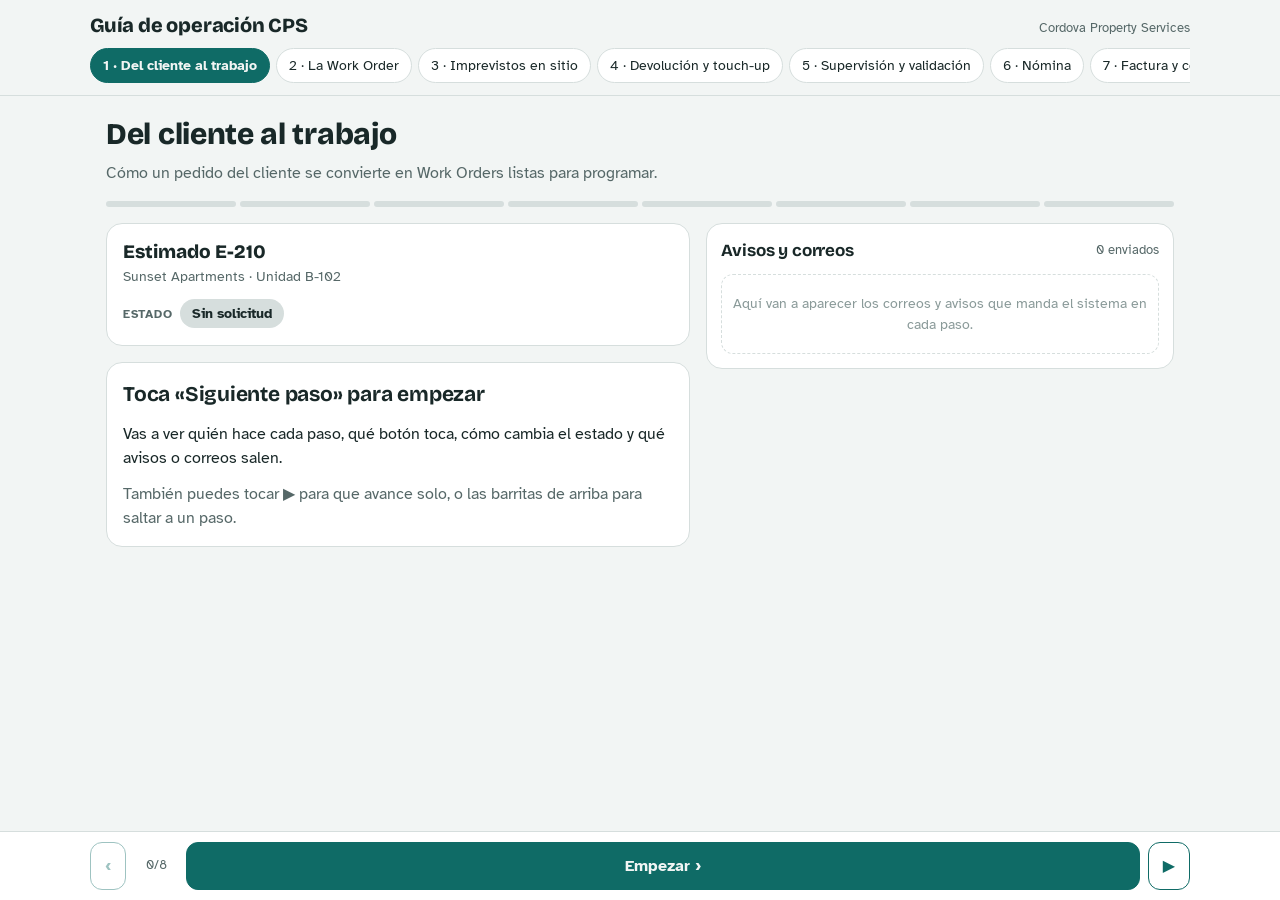
==== guia.html @ 009c83bc "docs: agregar manual interactivo de operaciones y notas para producción" ====
<!doctype html>
<html lang="es">
<head>
<meta charset="utf-8">
<meta name="viewport" content="width=device-width,initial-scale=1,viewport-fit=cover">
<title>Guía de operación CPS</title>
<link rel="stylesheet" href="https://fonts.googleapis.com/css2?family=Bricolage+Grotesque:opsz,wght@12..96,600;12..96,800&family=Atkinson+Hyperlegible:wght@400;700&display=swap">
<style>
/* Layout: phone-first. A sticky header with the flow picker, then a "work order card" that animates between states,
   the step explanation, and a simulated inbox that fills as the flow advances. Two columns on desktop. */
:root{
  --bg:#f2f5f4; --card:#ffffff; --ink:#192828; --soft:#566868; --faint:#8a9a99; --line:#d6dedd;
  --accent:#0f6b66; --accent-cl:#dcefed;
  --red:#a8322d; --red-cl:#f8e3e1; --blue:#2a5a9e; --blue-cl:#e1ebf8; --green:#2e7a43; --green-cl:#e0f1e5;
  --amber:#8a5a00; --amber-cl:#f8ecd2; --violet:#5b3a8a; --violet-cl:#ece4f6;
  --f-disp:"Bricolage Grotesque","Segoe UI",system-ui,sans-serif;
  --f-body:"Atkinson Hyperlegible","Segoe UI",system-ui,sans-serif;
  color-scheme:light;
}
@media (prefers-color-scheme:dark){:root{
  --bg:#111919; --card:#1a2424; --ink:#e6eeec; --soft:#a1b2b0; --faint:#71817f; --line:#2e3c3c;
  --accent:#4fbcb3; --accent-cl:#173634;
  --red:#ef8a83; --red-cl:#3a1f1d; --blue:#8db4ef; --blue-cl:#1c2a40; --green:#7fd398; --green-cl:#18311f;
  --amber:#e5b65b; --amber-cl:#352a12; --violet:#c3a5ef; --violet-cl:#2b2240; color-scheme:dark}}
*{box-sizing:border-box}
html,body{margin:0}
body{background:var(--bg);color:var(--ink);font-family:var(--f-body);font-size:16px;line-height:1.5;-webkit-text-size-adjust:100%}
.pad{padding-left:max(16px,env(safe-area-inset-left));padding-right:max(16px,env(safe-area-inset-right))}
h1,h2,h3{font-family:var(--f-disp);margin:0;text-wrap:balance;letter-spacing:-.01em}
button{font:inherit;color:inherit}
button:focus-visible,select:focus-visible{outline:3px solid var(--accent);outline-offset:2px}

header.top{position:sticky;top:0;z-index:20;background:var(--bg);border-bottom:1px solid var(--line);padding-top:max(10px,env(safe-area-inset-top));padding-bottom:10px}
.top-in{max-width:1100px;margin:0 auto;display:flex;flex-direction:column;gap:8px}
.brand{display:flex;justify-content:space-between;align-items:baseline;gap:10px}
.brand h1{font-size:20px;font-weight:800}
.brand span{font-size:12.5px;color:var(--soft)}
.flows{display:flex;gap:6px;overflow-x:auto;scrollbar-width:none;padding-bottom:2px}
.flows::-webkit-scrollbar{display:none}
.flow{flex:0 0 auto;border:1.5px solid var(--line);background:var(--card);border-radius:99px;padding:6px 12px;font-size:14px;cursor:pointer;white-space:nowrap}
.flow[aria-pressed="true"]{background:var(--accent);border-color:var(--accent);color:var(--bg);font-weight:700}

main{max-width:1100px;margin:0 auto;padding-top:16px;padding-bottom:max(110px,calc(env(safe-area-inset-bottom) + 100px));display:flex;flex-direction:column;gap:16px}
.intro{display:flex;flex-direction:column;gap:4px}
.intro h2{font-size:clamp(22px,4.5vw,30px);font-weight:800}
.intro p{margin:0;color:var(--soft);max-width:65ch}
.grid{display:grid;grid-template-columns:minmax(0,1.25fr) minmax(0,1fr);gap:16px;align-items:start}

/* stepper */
.steps{display:flex;gap:4px}
.dot{flex:1;height:6px;border-radius:9px;background:var(--line);border:0;padding:0;cursor:pointer;transition:background .25s}
.dot.done{background:var(--accent)}
.dot.cur{background:var(--accent);box-shadow:0 0 0 2px var(--accent-cl)}

/* object card */
.obj{background:var(--card);border:1px solid var(--line);border-radius:16px;padding:14px 16px;display:flex;flex-direction:column;gap:10px}
.obj-h{display:flex;justify-content:space-between;align-items:center;gap:10px}
.obj-id{font-family:var(--f-disp);font-weight:800;font-size:19px}
.obj-sub{font-size:13.5px;color:var(--soft)}
.trans{display:flex;align-items:center;gap:8px;flex-wrap:wrap;min-height:34px}
.st{display:inline-flex;align-items:center;font-weight:700;font-size:14px;border-radius:99px;padding:4px 12px;white-space:nowrap}
.st.old{opacity:.55;text-decoration:line-through}
.arrow{color:var(--faint);font-weight:700}
.st.new{animation:pop .5s ease}
@keyframes pop{0%{transform:scale(.7);opacity:0}70%{transform:scale(1.08);opacity:1}100%{transform:scale(1)}}
.t-g{background:var(--line);color:var(--ink)} .t-a{background:var(--amber-cl);color:var(--amber)} .t-m{background:var(--violet-cl);color:var(--violet)}
.t-v{background:var(--green-cl);color:var(--green)} .t-r{background:var(--red-cl);color:var(--red)} .t-b{background:var(--blue-cl);color:var(--blue)} .t-w{background:var(--amber-cl);color:var(--amber)}
.marks{display:flex;gap:6px;flex-wrap:wrap}
.mark{font-size:12px;border:1px solid var(--line);border-radius:99px;padding:2px 9px;color:var(--soft)}
.mark.on{border-color:var(--green);color:var(--green);font-weight:700}

/* step card */
.step{background:var(--card);border:1px solid var(--line);border-radius:16px;padding:16px;display:flex;flex-direction:column;gap:12px}
.step-top{display:flex;align-items:center;gap:10px}
.av{width:40px;height:40px;border-radius:50%;display:grid;place-items:center;font-weight:800;font-size:14px;flex:0 0 auto;color:#fff}
.who b{display:block;font-size:15px}
.who span{font-size:12.5px;color:var(--soft)}
.step h3{font-size:21px;font-weight:700}
.step p{margin:0}
.btnsim{align-self:flex-start;border:0;border-radius:10px;padding:9px 14px;font-weight:700;background:var(--accent);color:var(--bg);cursor:pointer;box-shadow:0 2px 0 var(--accent-cl)}
.btnsim:active{transform:translateY(1px)}
.btnsim.pressed{animation:press .5s}
@keyframes press{50%{transform:scale(.94)}}
.why{background:var(--accent-cl);border-radius:12px;padding:10px 12px;font-size:14.5px}
.why b{display:block;font-size:12px;text-transform:uppercase;letter-spacing:.06em;color:var(--accent)}
.rule{background:var(--amber-cl);border-radius:12px;padding:10px 12px;font-size:14.5px}
.rule b{color:var(--amber)}

/* inbox */
.inbox{background:var(--card);border:1px solid var(--line);border-radius:16px;padding:14px;display:flex;flex-direction:column;gap:10px}
.inbox-h{display:flex;justify-content:space-between;align-items:center}
.inbox-h h3{font-size:17px}
.cnt{font-size:12.5px;color:var(--soft)}
.msgs{display:flex;flex-direction:column;gap:8px;max-height:420px;overflow-y:auto}
.msg{border:1px solid var(--line);border-radius:12px;padding:10px 12px;display:flex;flex-direction:column;gap:3px;font-size:14px}
.msg.fresh{animation:slide .45s ease;border-color:var(--accent)}
@keyframes slide{from{transform:translateY(-10px);opacity:0}to{transform:none;opacity:1}}
.msg-h{display:flex;justify-content:space-between;gap:8px;align-items:center}
.kind{font-size:11.5px;font-weight:700;text-transform:uppercase;letter-spacing:.06em;padding:1px 8px;border-radius:99px}
.k-mail{background:var(--blue-cl);color:var(--blue)} .k-noti{background:var(--violet-cl);color:var(--violet)} .k-alert{background:var(--red-cl);color:var(--red)}
.to{font-size:12.5px;color:var(--soft)}
.msg b.sub{font-size:14.5px}
.msg .body{color:var(--soft)}
.empty{color:var(--faint);font-size:14px;text-align:center;padding:18px 6px;border:1px dashed var(--line);border-radius:12px}

/* bottom bar */
.bar{position:fixed;left:0;right:0;bottom:0;z-index:20;background:var(--card);border-top:1px solid var(--line);padding-top:10px;padding-bottom:max(10px,env(safe-area-inset-bottom))}
.bar-in{max-width:1100px;margin:0 auto;display:flex;gap:8px;align-items:center}
.nb{border:1.5px solid var(--accent);background:var(--card);color:var(--accent);border-radius:12px;padding:11px 14px;font-weight:700;cursor:pointer}
.nb.p{background:var(--accent);color:var(--bg);flex:1}
.nb:disabled{opacity:.4;cursor:default}
.pos{font-size:13px;color:var(--soft);font-variant-numeric:tabular-nums;min-width:44px;text-align:center}

/* states map */
.map{background:var(--card);border:1px solid var(--line);border-radius:16px;padding:16px;display:flex;flex-direction:column;gap:12px}
.map h3{font-size:19px}
.lane{display:flex;flex-wrap:wrap;gap:6px;align-items:center}
.lane .arrow{font-size:14px}
.stb{cursor:pointer;border:2px solid transparent}
.stb[aria-pressed="true"]{border-color:currentColor}
.stinfo{border-left:3px solid var(--accent);padding:4px 0 4px 12px;font-size:15px;min-height:48px}
.lab{font-size:12px;text-transform:uppercase;letter-spacing:.06em;color:var(--soft);font-weight:700}
.people{display:grid;grid-template-columns:repeat(auto-fill,minmax(230px,1fr));gap:10px}
.person{background:var(--card);border:1px solid var(--line);border-radius:14px;padding:12px;display:flex;gap:10px}
.person b{display:block}
.person span{font-size:14px;color:var(--soft)}

@media (max-width:820px){ .grid{grid-template-columns:minmax(0,1fr)} .msgs{max-height:none} }
@media (prefers-reduced-motion:reduce){ *{animation:none!important;transition:none!important} }
</style>
</head>
<body>
<header class="top pad">
  <div class="top-in">
    <div class="brand"><h1>Guía de operación CPS</h1><span>Cordova Property Services</span></div>
    <nav class="flows" id="flows" aria-label="Recorridos"></nav>
  </div>
</header>

<main class="pad" id="main"></main>

<div class="bar pad" id="bar">
  <div class="bar-in">
    <button class="nb" id="prev" aria-label="Paso anterior">‹</button>
    <span class="pos" id="pos"></span>
    <button class="nb p" id="next">Siguiente paso ›</button>
    <button class="nb" id="play" aria-label="Reproducir solo">▶</button>
  </div>
</div>

<script>
/* ═══ People ═══ */
const PEOPLE={
  Lydia:{c:"#7a4fb0",r:"Comercial",d:"Visita clientes, crea solicitudes y estimados, y lleva Devoluciones como área de calidad."},
  Claudia:{c:"#b0563a",r:"Administración y estimados",d:"Arma los estimados, aprueba excepciones, arma la ruta de Gustavo y valida trabajos."},
  Thalia:{c:"#2a6fb0",r:"Programación",d:"Coordina fechas con el cliente, asigna técnicos y avisa al cliente cuando una unidad queda pendiente."},
  Gustavo:{c:"#2e7a43",r:"Supervisor en campo",d:"Inspecciona para estimados, supervisa trabajos y abre devoluciones desde su celular."},
  Erika:{c:"#0f6b66",r:"Administración",d:"Valida trabajos, paga nómina, factura y cobra."},
  Técnico:{c:"#8a5a00",r:"Celular del técnico",d:"Marca llegada, toma fotos, registra materiales y cierra el trabajo."},
  Cliente:{c:"#566868",r:"Propiedad o dueño",d:"Pide trabajos, aprueba estimados, confirma fechas y paga facturas."},
  Sistema:{c:"#3d4a4a",r:"Automático",d:"Calcula, alerta y manda avisos sin que nadie lo haga a mano."}
};
const ini=n=>n==="Técnico"?"TC":n==="Sistema"?"⚙":n.slice(0,2).toUpperCase();

/* ═══ Flows ═══
   Each step: who, btn (the button they press), title, txt, why, rule (optional),
   to: new state of the object, tone, marks: {key:true}, msgs: [{k:mail|noti|alert, to, sub, body}] */
const FLOWS=[
{id:"comercial",n:"1 · Del cliente al trabajo",obj:"Estimado E-210",sub:"Sunset Apartments · Unidad B-102",start:["Sin solicitud","g"],
 intro:"Cómo un pedido del cliente se convierte en Work Orders listas para programar.",
 steps:[
  {who:"Lydia",btn:"Registrar visita",t:"Visita comercial",to:["Requiere estimado","a"],
   txt:"Lydia visita la propiedad o habla con el cliente. Si hay que cotizar, marca «Requiere estimado» y nace una Solicitud Comercial.",
   why:"Si es un servicio con precio fijo, puede ir directo a programación sin estimado.",
   msgs:[{k:"noti",to:"Claudia",sub:"Nueva solicitud comercial",body:"Sunset Apartments pide pintura completa en B-102. Tienes 24 horas para contestar."}]},
  {who:"Claudia",btn:"Pedir inspección",t:"Se pide inspección en sitio",to:["Esperando inspección","w"],
   txt:"Para cotizar bien hay que medir. Claudia le asigna la inspección a Gustavo y le entra en su ruta.",
   rule:"<b>Plazo:</b> la solicitud tiene 24 horas. Si se pasa, salta alerta.",
   msgs:[{k:"noti",to:"Gustavo",sub:"Inspección en tu ruta",body:"Sunset Apartments B-102: medir ambientes y fotografiar estado actual."}]},
  {who:"Gustavo",btn:"Enviar inspección",t:"Gustavo inspecciona",to:["Lista para estimado","v"],
   txt:"Desde su celular toma fotos, medidas y notas de lo que hay que hacer. Al enviarlo, la solicitud queda lista para cotizar.",
   why:"Si ve otro trabajo que conviene hacer, lo anota y el sistema crea otra solicitud sola.",
   msgs:[{k:"noti",to:"Claudia",sub:"Inspección lista",body:"Gustavo envió 14 fotos y medidas de B-102. Ya puedes armar el estimado."}]},
  {who:"Claudia",btn:"Crear estimado",t:"Se arma el estimado",to:["Borrador","g"],
   txt:"Claudia arma las líneas del estimado con los precios del tarifario de esa propiedad.",
   msgs:[]},
  {who:"Claudia",btn:"Enviar al cliente",t:"Se envía al cliente",to:["Enviado","a"],
   txt:"Sale por correo con el Invoice del estimado adjunto.",
   msgs:[{k:"mail",to:"Cliente · manager@sunset.com",sub:"Estimate E-210 — Sunset Apartments B-102",body:"Adjuntamos el estimado por Full paint 2 bedroom. Quedamos atentos a su aprobación."}]},
  {who:"Claudia",btn:"Registrar aprobación",t:"El cliente aprueba",to:["Aprobado","v"],
   txt:"El cliente responde por correo, mensaje o llamada. Cordova registra la aprobación y por qué medio llegó.",
   why:"Queda constancia de quién aprobó y cuándo. Si el cliente rechaza, se modifica la propuesta y se reenvía.",
   rule:"Si la propiedad era Prospect, pasa a <b>Active</b>. Si no tiene el COI vigente, el sistema lo pide.",
   msgs:[{k:"noti",to:"Claudia",sub:"Falta el COI",body:"Sunset Apartments no tiene seguro vigente registrado. Pídelo antes de transferir."}]},
  {who:"Claudia",btn:"Transferir a programación",t:"Pasa a programación",to:["Transferido","m"],
   txt:"Solo se puede transferir con el expediente completo, COI incluido. Le llega a Thalia para agendar.",
   msgs:[{k:"noti",to:"Thalia",sub:"Estimado aprobado para programar",body:"E-210 · Sunset Apartments B-102 · 1 línea de trabajo."}]},
  {who:"Thalia",btn:"Programar",t:"Nacen las Work Orders",to:["WO-1050 creada","v"],
   txt:"Se crea una Work Order por cada línea del estimado, con el precio ya fijado. Desde aquí sigue el recorrido 2.",
   why:"El precio viene del estimado aprobado: nadie lo vuelve a escribir a mano.",
   msgs:[]}
 ]},

{id:"wo",n:"2 · La Work Order",obj:"WO-1050",sub:"Sunset Apartments B-102 · Full paint",start:["Scheduled","g"],
 intro:"Desde que se agenda hasta que el técnico termina con fotos.",
 steps:[
  {who:"Thalia",btn:"Coordinar fecha",t:"Se acuerda la fecha con el cliente",to:["Confirmed","a"],
   txt:"Thalia acuerda la fecha y registra por qué medio y con quién. Confirmed significa que el cliente confirmó la fecha.",
   why:"Si después la fecha cambia, el sistema pide «¿qué pasó?» y hay que volver a confirmar.",
   msgs:[]},
  {who:"Thalia",btn:"Asignar técnico",t:"Se asigna técnico",to:["Confirmed","a"],marks:{tec:true},
   txt:"Thalia elige técnico. El sistema muestra quién está libre y cerca.",
   rule:"<b>Tope:</b> 2 WO por técnico por día. Si el técnico tiene permiso ese día, no se puede asignar.",
   msgs:[{k:"noti",to:"Técnico · Marcos Ayala",sub:"Nuevo trabajo asignado",body:"Martes 9:00 · Sunset Apartments B-102 · Full paint."}]},
  {who:"Sistema",btn:"Cierre 4:00 p. m.",t:"Se cierra el agendamiento del día siguiente",to:["Confirmed","a"],
   txt:"A las 4:00 p. m. del día anterior el sistema manda un correo por propiedad con todo lo que se hará mañana.",
   msgs:[{k:"mail",to:"Cliente · manager@sunset.com",sub:"Schedule for tomorrow — Sunset Apartments",body:"B-102 · Full paint · 9:00 a. m. · Marcos Ayala."},
         {k:"noti",to:"Técnico · Marcos Ayala",sub:"Recordatorio",body:"Mañana 9:00 en Sunset Apartments B-102."}]},
  {who:"Técnico",btn:"Ya llegué",t:"El técnico llega",to:["In progress","m"],marks:{lleg:true},
   txt:"Marca llegada desde su celular. Hasta que no marca, no puede tomar fotos ni cerrar.",
   rule:"Hay 10 minutos de tolerancia. Después queda como llegada tarde. Si a la hora no marcó, salta alerta a Thalia.",
   msgs:[]},
  {who:"Técnico",btn:"Corroborar unidad",t:"Revisa que la unidad coincida",to:["In progress","m"],
   txt:"Confirma recámaras, baños, pisos y ocupación. Si algo no coincide, avisa y puede seguir trabajando.",
   why:"El precio depende del tipo de unidad. Si está mal cargada, se cobraría mal.",
   msgs:[{k:"alert",to:"Thalia",sub:"La unidad no coincide",body:"B-102 figura como 2 bedroom; el técnico reporta 3 bedroom."}]},
  {who:"Técnico",btn:"Foto de cómo quedó",t:"Trabaja y documenta",to:["In progress","m"],marks:{fotos:true},
   txt:"Toma fotos del antes y del después, registra los materiales que usó y, si compró algo, sube el ticket.",
   msgs:[]},
  {who:"Técnico",btn:"Terminé",t:"Termina el trabajo",to:["Completed","v"],
   txt:"Cierra la WO. Sin fotos del después no lo deja cerrar.",
   why:"Sin evidencia no se puede probar el trabajo ante el cliente.",
   msgs:[]},
  {who:"Sistema",btn:"Auto-validación",t:"Se valida sola si está completa",to:["Completed","v"],marks:{val:true},
   txt:"Si tiene fotos, tarifa y nada pendiente, la WO se valida sola. A Erika solo le llega lo que falla.",
   msgs:[{k:"noti",to:"Erika",sub:"WO-1050 validada automáticamente",body:"Tiene evidencia, tarifa y ningún pendiente. Lista para pago y factura."}]}
 ]},

{id:"imprevistos",n:"3 · Imprevistos en sitio",obj:"WO-1050",sub:"Sunset Apartments B-102 · Full paint",start:["In progress","m"],
 intro:"Lo que pasa cuando el técnico encuentra algo distinto, necesita ayuda o el trabajo se frena.",
 steps:[
  {who:"Técnico",btn:"Necesito aprobación",t:"Encuentra trabajo extra",to:["Esperando aprobación","w"],
   txt:"Hay sheetrock dañado que no estaba en el estimado. Lo reporta con foto y precio del catálogo.",
   msgs:[{k:"noti",to:"Thalia",sub:"Adicional por aprobar",body:"WO-1050: reparar sheetrock en cocina · con foto."}]},
  {who:"Thalia",btn:"Pedir aprobación",t:"Se pide aprobación al cliente",to:["Esperando aprobación","w"],
   txt:"Thalia, o quien ella asigne, consulta al cliente y registra por qué medio aprobó.",
   msgs:[{k:"mail",to:"Cliente · manager@sunset.com",sub:"Additional work — B-102",body:"Encontramos sheetrock dañado en la cocina. Precio: $120. ¿Aprueban?"}]},
  {who:"Thalia",btn:"Aprobar línea",t:"El cliente aprueba",to:["In progress","m"],
   txt:"Se aprueba por línea. El técnico ve que ya puede hacerlo. Si se rechaza, le llega que no lo haga.",
   rule:"Si se aprueba sin precio, le llega a Erika un Request «Definir precio» antes de facturar.",
   msgs:[{k:"noti",to:"Técnico · Marcos Ayala",sub:"Adicional aprobado",body:"Ya puedes reparar el sheetrock de la cocina."}]},
  {who:"Técnico",btn:"Necesito ayuda",t:"Pide ayuda en sitio",to:["In progress","m"],
   txt:"Si necesita una mano, avisa desde el celular. No frena el pago ni la factura.",
   msgs:[{k:"alert",to:"Thalia y Gustavo",sub:"Ayuda en sitio",body:"Marcos pide apoyo en Sunset Apartments B-102."}]},
  {who:"Thalia",btn:"Detener trabajo",t:"El trabajo se frena",to:["Detenido","w"],
   txt:"Algo externo impide seguir: falta acceso, hay inquilino o falta un material del cliente.",
   msgs:[]},
  {who:"Thalia",btn:"Avisar al cliente",t:"Se avisa al cliente con fecha límite",to:["Pending","g"],
   txt:"Se manda el aviso con lo que se necesita y una fecha de «Responder antes del».",
   msgs:[{k:"mail",to:"Cliente · manager@sunset.com",sub:"Action needed — B-102",body:"Necesitamos acceso a la unidad. Por favor respondan antes del viernes."}]},
  {who:"Sistema",btn:"Llegó la fecha",t:"Recordatorio si no responden",to:["Pending","g"],
   txt:"El día de la fecha límite sale una alerta ámbar. Si ya pasó, sale roja. También aparece en el Tablero.",
   msgs:[{k:"alert",to:"Thalia · Claudia · Erika",sub:"Respuesta del cliente vencida",body:"WO-1050 · Sunset Apartments B-102 · responder antes del viernes."}]},
  {who:"Thalia",btn:"Ya se puede trabajar",t:"Se reanuda",to:["In progress","m"],
   txt:"Cuando el cliente responde, se cierra el aviso y el trabajo sigue.",
   msgs:[{k:"noti",to:"Técnico · Marcos Ayala",sub:"Puedes continuar",body:"WO-1050 ya tiene acceso. Retoma el trabajo."}]}
 ]},

{id:"devolucion",n:"4 · Devolución y touch-up",obj:"WO-1041",sub:"Sunset Apartments U2 · Full paint · Marcos Ayala",start:["Completed","v"],
 intro:"Return y devolución son lo mismo: un trabajo que quedó mal. El touch-up es el arreglo.",
 steps:[
  {who:"Gustavo",btn:"Crear devolución",t:"Se detecta el problema",to:["Returned","r"],marks:{dev:true},
   txt:"Gustavo supervisa y ve pintura en el marco de la puerta. Crea la devolución con fotos del antes, causa, responsable y fecha límite.",
   why:"También se puede abrir desde la oficina con «Registrar devolución», desde supervisión con «Devolver», o desde el aviso de WO duplicada. Siempre es el mismo registro.",
   rule:"<b>La causa decide la plata.</b> Trabajo mal hecho: no se paga ni se cobra. Cambio del cliente: se paga y se cobra. Daño de un tercero: se paga y se cobra a quien corresponda. Material defectuoso: se paga y no se cobra.",
   msgs:[{k:"noti",to:"Claudia",sub:"Gustavo abrió una devolución",body:"Sunset U2 · marco de puerta · Alta · Marcos Ayala."},
         {k:"noti",to:"Thalia",sub:"Devolución por reagendar",body:"Marcos debe corregir antes del jueves."}]},
  {who:"Lydia",btn:"Crear touch-up",t:"Se crea el touch-up",to:["Returned","r"],marks:{tu:true},
   txt:"Desde el módulo Devoluciones se crea una WO nueva solo para corregir. Se elige quién va y cuándo; si es urgente, hoy mismo.",
   rule:"<b>Si va el mismo técnico:</b> no se le paga, rehace su trabajo. <b>Si va otro:</b> a ese se le paga y al primero se le descuenta, nunca más de lo que ganó. <b>Al cliente</b> el touch-up nunca se le factura.",
   msgs:[{k:"noti",to:"Técnico · Marcos Ayala",sub:"Tienes un touch-up asignado",body:"Sunset U2 — marco de puerta: quedó pintura y el zócalo sin retocar."}]},
  {who:"Técnico",btn:"Terminé",t:"El técnico corrige",to:["Returned","r"],marks:{corr:true},
   txt:"Hace la corrección y cierra el touch-up con fotos del después. La devolución pasa a «Corregida».",
   msgs:[{k:"noti",to:"Lydia",sub:"Corrección lista para cerrar",body:"Sunset U2 · touch-up terminado por Marcos con 3 fotos."}]},
  {who:"Gustavo",btn:"Cerrar devolución",t:"Se cierra",to:["Corrected","a"],marks:{cerr:true},
   txt:"La cierra Gustavo desde su celular o la oficina desde Devoluciones. Queda el historial con fotos de antes y después.",
   why:"Mientras está abierta, la WO no se factura. Al cerrarla se libera.",
   msgs:[{k:"noti",to:"Erika",sub:"Devolución cerrada — ya se puede facturar",body:"Sunset U2. Corrección no pagada al técnico."}]}
 ]},

{id:"validar",n:"5 · Supervisión y validación",obj:"WO-1050",sub:"Sunset Apartments B-102 · Full paint",start:["Completed","v"],
 intro:"Quién revisa el trabajo terminado antes de pagar y facturar.",
 steps:[
  {who:"Gustavo",btn:"Aprobar supervisión",t:"Gustavo supervisa",to:["Completed","v"],marks:{sup:true},
   txt:"Revisa la unidad y las fotos. Si no pudo ir, registra «No se pudo supervisar» y el motivo.",
   why:"La supervisión no frena el pago: es control de calidad. Si algo está mal, abre una devolución (recorrido 4).",
   msgs:[]},
  {who:"Erika",btn:"Revisar",t:"Erika revisa lo que no se validó solo",to:["Completed","v"],
   txt:"Solo le llegan las WO con algo raro: sin fotos, sin tarifa o con un pendiente. Aprueba el pago y la factura por separado.",
   rule:"Solo Erika y Claudia pueden validar.",
   msgs:[]},
  {who:"Erika",btn:"Aprobar pago",t:"Pago aprobado",to:["Completed","v"],marks:{pago:true},
   txt:"El trabajo entra a la nómina de esa semana.",msgs:[]},
  {who:"Erika",btn:"Aprobar factura",t:"Factura aprobada",to:["Completed","v"],marks:{fac:true},
   txt:"El trabajo queda disponible para facturar al cliente.",
   msgs:[{k:"mail",to:"Cliente · manager@sunset.com",sub:"Work completed — B-102",body:"El trabajo terminó. Si algo no está bien, avísenos y lo corregimos."}]}
 ]},

{id:"nomina",n:"6 · Nómina",obj:"Nómina semana 33",sub:"Marcos Ayala",start:["Abierta","g"],
 intro:"Cómo se calcula y paga a los técnicos cada semana.",
 steps:[
  {who:"Sistema",btn:"Calcular",t:"Se juntan los trabajos pagables",to:["Por pagar","a"],
   txt:"Entra cada WO con pago aprobado y sin pendientes. Lo que quedó sin pagar de semanas anteriores se arrastra.",
   rule:"<b>Una WO no se paga si:</b> tiene un Request pendiente, una Sub-WO sin terminar o el cliente pidió revisión. La ayuda en sitio y las devoluciones no frenan el pago.",
   msgs:[]},
  {who:"Sistema",btn:"Sumar y restar",t:"Se aplican adicionales y descuentos",to:["Por pagar","a"],
   txt:"Se suman los adicionales aprobados. Los descuentos por devolución aparecen como «Por decidir».",
   msgs:[{k:"alert",to:"Erika",sub:"Descuento por decidir",body:"Devolución Sunset U2: descontar $90 a Marcos Ayala."}]},
  {who:"Erika",btn:"Aplicar descuento",t:"Erika decide el descuento",to:["Por pagar","a"],
   txt:"Lo marca «Aplicado» o «No aplicado», con motivo.",
   why:"El descuento nunca se aplica solo: siempre lo decide una persona.",
   msgs:[]},
  {who:"Erika",btn:"Registrar pago",t:"Se paga al técnico",to:["Pagada","v"],
   txt:"Se registra el pago con cheque o comprobante. También se puede pagar una parte.",
   msgs:[{k:"noti",to:"Técnico · Marcos Ayala",sub:"Pago registrado",body:"Semana 33: $1,240. Ve el detalle en «Mi pago»."}]}
 ]},

{id:"cobro",n:"7 · Factura y cobranza",obj:"Factura F-088",sub:"Sunset Apartments · 30 días de crédito",start:["Sin factura","g"],
 intro:"De la WO validada al dinero en la cuenta.",
 steps:[
  {who:"Erika",btn:"Armar factura",t:"Se arma la factura",to:["Borrador","g"],
   txt:"Juntas las WO validadas y sin facturar de la propiedad. Se pueden agregar créditos o ajustes.",
   rule:"El monto de una factura ya enviada solo lo cambia Claudia. Los demás se lo piden como Request.",
   msgs:[]},
  {who:"Erika",btn:"Enviar",t:"Se envía al cliente",to:["Enviada","b"],
   txt:"Desde el envío corren los días de crédito de la propiedad para calcular el vencimiento.",
   msgs:[{k:"mail",to:"Cliente · ap@sunset.com",sub:"Invoice F-088 — Sunset Apartments",body:"Adjuntamos la factura por $1,580. Vence en 30 días."}]},
  {who:"Sistema",btn:"Pasó la fecha",t:"Se vence",to:["Vencida","r"],
   txt:"Si llega la fecha sin pago, la factura pasa sola a Vencida y aparece en Cobranza.",
   msgs:[{k:"alert",to:"Erika",sub:"Factura vencida",body:"F-088 · Sunset Apartments · $1,580."}]},
  {who:"Erika",btn:"Enviar recordatorio",t:"Primer recordatorio",to:["Vencida","r"],
   txt:"La escalera de cobranza es esta: recordatorio, correo de vencida y llamada.",
   msgs:[{k:"mail",to:"Cliente · ap@sunset.com",sub:"Payment reminder — F-088",body:"Le recordamos que la factura F-088 está pendiente de pago."}]},
  {who:"Erika",btn:"Registrar llamada",t:"Llamada de cobranza",to:["Vencida","r"],
   txt:"Registra el resultado (pago en proceso, promesa de pago, sin respuesta…) y la fecha del próximo seguimiento.",
   why:"Esa fecha es un recordatorio para volver a llamar. No cambia el vencimiento de la factura.",
   msgs:[]},
  {who:"Erika",btn:"Registrar pago",t:"El cliente paga",to:["Pagada","v"],
   txt:"Se registra el pago, que puede ser parcial. Cuando se completa, las WO quedan marcadas como cobradas.",
   msgs:[{k:"noti",to:"Claudia",sub:"Factura cobrada",body:"F-088 · Sunset Apartments · $1,580."}]}
 ]}
];

/* WO lifecycle for the map (operación correcta) */
const ESTADOS=[
  ["Scheduled","g","Agendada. Todavía falta confirmar la fecha con el cliente.","Nace así al crear la WO."],
  ["Confirmed","a","El cliente confirmó la fecha.","Thalia, al registrar la fecha acordada."],
  ["Rescheduled","w","Se movió la fecha.","Thalia, al cambiar una fecha ya confirmada."],
  ["In progress","m","El técnico está trabajando.","El técnico, con «Ya llegué»."],
  ["Esperando aprobación","w","Hay un adicional esperando al cliente.","El técnico, con «Necesito aprobación»."],
  ["Detenido","w","Empezó pero algo externo lo frena.","Thalia, con «Detener trabajo»."],
  ["Pending","g","Esperando respuesta del cliente, con fecha límite.","Thalia, al avisar al cliente."],
  ["Completed","v","Terminada con fotos.","El técnico, con «Terminé»."],
  ["Returned","r","Se devolvió: hay que corregir.","Gustavo o la oficina, al abrir una devolución."],
  ["Corrected","a","La devolución se corrigió y cerró.","Gustavo o la oficina, al cerrar la devolución."],
  ["Canceled","r","Cancelada antes de empezar.","La oficina. Solo se puede si está Scheduled o Confirmed."]
];

const MARKS={wo:[["tec","Técnico asignado"],["lleg","Llegada marcada"],["fotos","Fotos"],["val","Validada"],["sup","Supervisada"],["pago","Pago aprobado"],["fac","Factura aprobada"]],
             devolucion:[["dev","Devolución abierta"],["tu","Touch-up creado"],["corr","Corregida"],["cerr","Cerrada"]]};
MARKS.validar=MARKS.wo; MARKS.imprevistos=[];

let fi=0, si=-1, timer=null;
const $=id=>document.getElementById(id);
const esc=s=>String(s).replace(/[&<>"]/g,c=>({"&":"&amp;","<":"&lt;",">":"&gt;",'"':"&quot;"}[c]));

function drawFlows(){
  $("flows").innerHTML=FLOWS.map((f,i)=>`<button class="flow" aria-pressed="${i===fi}" data-i="${i}">${f.n}</button>`).join("")
    +`<button class="flow" aria-pressed="${fi===-1}" data-i="-1">Estados y personas</button>`;
}
$("flows").addEventListener("click",e=>{const b=e.target.closest(".flow"); if(!b) return; stop(); fi=+b.dataset.i; si=-1; drawFlows(); render(true);
  b.scrollIntoView({inline:"center",block:"nearest",behavior:"smooth"}); window.scrollTo({top:0});});

function stateAt(f,i){ let s=f.start; for(let k=0;k<=i;k++) if(f.steps[k].to) s=f.steps[k].to; return s; }
function marksAt(f,i){ const m={}; for(let k=0;k<=i;k++) Object.assign(m,f.steps[k].marks||{}); return m; }
function msgsAt(f,i){ const out=[]; for(let k=0;k<=i;k++) (f.steps[k].msgs||[]).forEach(m=>out.push({...m,step:k})); return out.reverse(); }

function render(fresh){
  if(fi===-1){ renderMap(); $("bar").hidden=true; return; }
  $("bar").hidden=false;
  const f=FLOWS[fi], s=si>=0?f.steps[si]:null;
  const cur=stateAt(f,si), prev=si>0?stateAt(f,si-1):f.start, changed=si>=0&&cur[0]!==prev[0];
  const mk=marksAt(f,si), ml=MARKS[f.id]||[];
  const msgs=msgsAt(f,si);
  const p=s?PEOPLE[s.who]:null;
  $("main").innerHTML=`
    <div class="intro"><h2>${esc(f.n.replace(/^\d+ · /,""))}</h2><p>${esc(f.intro)}</p></div>
    <div class="steps" aria-label="Pasos">${f.steps.map((x,i)=>`<button class="dot ${i<si?"done":""} ${i===si?"cur":""}" data-i="${i}" aria-label="Paso ${i+1}: ${esc(x.t)}"></button>`).join("")}</div>
    <div class="grid">
      <div style="display:flex;flex-direction:column;gap:16px;min-width:0">
        <div class="obj" aria-live="polite">
          <div class="obj-h"><div><div class="obj-id">${esc(f.obj)}</div><div class="obj-sub">${esc(f.sub)}</div></div></div>
          <div class="trans">${changed?`<span class="st t-${prev[1]} old">${esc(prev[0])}</span><span class="arrow">→</span><span class="st t-${cur[1]} new">${esc(cur[0])}</span>`
                                     :`<span class="lab">Estado</span><span class="st t-${cur[1]}">${esc(cur[0])}</span>`}</div>
          ${ml.length?`<div class="marks">${ml.map(([k,n])=>`<span class="mark ${mk[k]?"on":""}">${mk[k]?"✓ ":""}${n}</span>`).join("")}</div>`:""}
        </div>
        ${s?`<div class="step">
          <div class="step-top"><div class="av" style="background:${p.c}">${ini(s.who)}</div>
            <div class="who"><b>${esc(s.who)}</b><span>${esc(p.r)}</span></div></div>
          <div class="lab">Paso ${si+1} de ${f.steps.length}</div>
          <h3>${esc(s.t)}</h3>
          <button class="btnsim ${fresh?"pressed":""}" tabindex="-1" aria-hidden="true">${esc(s.btn)}</button>
          <p>${esc(s.txt)}</p>
          ${s.why?`<div class="why"><b>Para qué sirve</b>${esc(s.why)}</div>`:""}
          ${s.rule?`<div class="rule">${s.rule}</div>`:""}
        </div>`:`<div class="step"><h3>Toca «Siguiente paso» para empezar</h3>
          <p>Vas a ver quién hace cada paso, qué botón toca, cómo cambia el estado y qué avisos o correos salen.</p>
          <p style="color:var(--soft)">También puedes tocar ▶ para que avance solo, o las barritas de arriba para saltar a un paso.</p></div>`}
      </div>
      <div class="inbox">
        <div class="inbox-h"><h3>Avisos y correos</h3><span class="cnt">${msgs.length} enviados</span></div>
        <div class="msgs">${msgs.length?msgs.map(m=>`<div class="msg ${m.step===si&&fresh?"fresh":""}">
            <div class="msg-h"><span class="kind k-${m.k}">${m.k==="mail"?"Correo":m.k==="alert"?"Alerta":"Aviso en la app"}</span><span class="to">Para: ${esc(m.to)}</span></div>
            <b class="sub">${esc(m.sub)}</b><span class="body">${esc(m.body)}</span></div>`).join("")
          :`<div class="empty">Aquí van a aparecer los correos y avisos que manda el sistema en cada paso.</div>`}</div>
      </div>
    </div>`;
  $("prev").disabled=si<0; $("next").disabled=si>=f.steps.length-1;
  $("next").textContent=si<0?"Empezar ›":si>=f.steps.length-1?"Fin del recorrido":"Siguiente paso ›";
  $("pos").textContent=si<0?`0/${f.steps.length}`:`${si+1}/${f.steps.length}`;
  $("play").textContent=timer?"❚❚":"▶";
}
$("main").addEventListener("click",e=>{
  const d=e.target.closest(".dot"); if(d){ stop(); si=+d.dataset.i; render(true); return; }
  const b=e.target.closest(".stb"); if(b){ selEstado=+b.dataset.i; renderMap(); }
});
$("next").onclick=()=>{ const f=FLOWS[fi]; if(si<f.steps.length-1){ si++; render(true); } };
$("prev").onclick=()=>{ stop(); if(si>=0){ si--; render(false); } };
$("play").onclick=()=>{ if(timer){ stop(); render(false); return; }
  const f=FLOWS[fi]; if(si>=f.steps.length-1) si=-1;
  timer=setInterval(()=>{ if(si<FLOWS[fi].steps.length-1){ si++; render(true); } else { stop(); render(false); } },3200);
  si++; render(true); };
function stop(){ if(timer){ clearInterval(timer); timer=null; } }

let selEstado=0;
function renderMap(){
  const e=ESTADOS[selEstado];
  const lane=ids=>ids.map((i,k)=>`${k?'<span class="arrow">→</span>':""}<button class="st t-${ESTADOS[i][1]} stb" data-i="${i}" aria-pressed="${i===selEstado}">${ESTADOS[i][0]}</button>`).join("");
  $("main").innerHTML=`
    <div class="intro"><h2>Estados de una Work Order</h2><p>Toca un estado para ver qué significa y quién lo cambia.</p></div>
    <div class="map">
      <div class="lab">Camino normal</div><div class="lane">${lane([0,1,3,7])}</div>
      <div class="lab">Si cambia la fecha</div><div class="lane">${lane([1,2,1])}</div>
      <div class="lab">Si algo frena el trabajo</div><div class="lane">${lane([3,4,3])} &nbsp; ${lane([3,5,6,3])}</div>
      <div class="lab">Si hay que corregir</div><div class="lane">${lane([7,8,9])}</div>
      <div class="lab">Si se cancela</div><div class="lane">${lane([0,10])}</div>
      <div class="stinfo" aria-live="polite"><b>${e[0]}</b> — ${e[2]}<br><span style="color:var(--soft)">Quién lo cambia: ${e[3]}</span></div>
      <p style="margin:0;color:var(--soft);font-size:14px">Facturada, pagada al técnico y cobrada no son estados: son marcas que se agregan a la WO cuando pasa cada cosa.</p>
    </div>
    <div class="intro"><h2>Quién hace qué</h2></div>
    <div class="people">${Object.entries(PEOPLE).map(([n,p])=>`<div class="person"><div class="av" style="background:${p.c}">${ini(n)}</div><div><b>${n}</b><span>${p.d}</span></div></div>`).join("")}</div>`;
}

document.addEventListener("keydown",e=>{ if(fi===-1) return; if(e.key==="ArrowRight") $("next").click(); if(e.key==="ArrowLeft") $("prev").click(); });
drawFlows(); render(false);
</script>
</body>
</html>
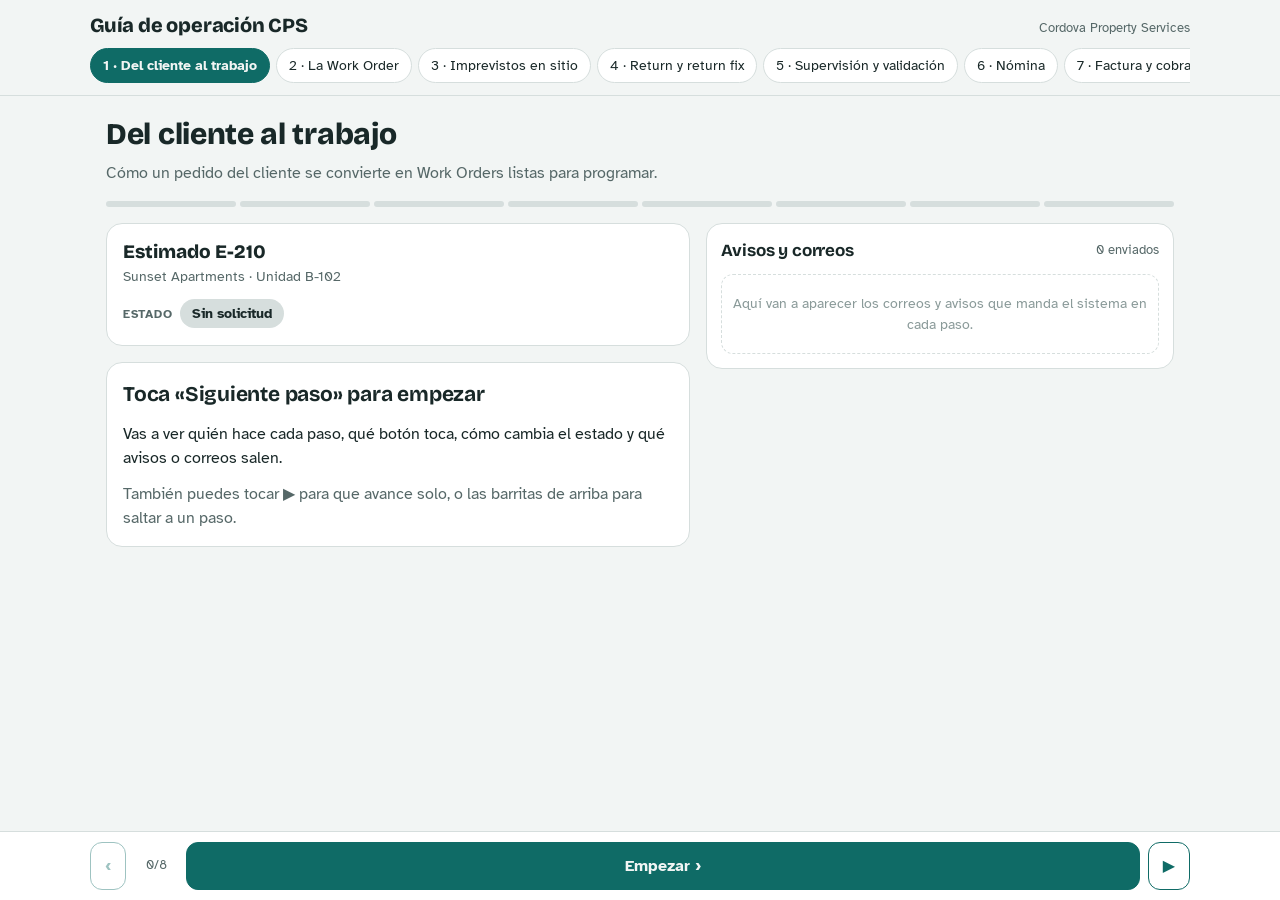
==== commit 4e21005f: "fix(returns): usar Return y Return fix en lugar de devolución y touch-up" ====
--- a/guia.html
+++ b/guia.html
@@ -151,10 +151,10 @@
 <script>
 /* ═══ People ═══ */
 const PEOPLE={
-  Lydia:{c:"#7a4fb0",r:"Comercial",d:"Visita clientes, crea solicitudes y estimados, y lleva Devoluciones como área de calidad."},
+  Lydia:{c:"#7a4fb0",r:"Comercial",d:"Visita clientes, crea solicitudes y estimados, y lleva Returns como área de calidad."},
   Claudia:{c:"#b0563a",r:"Administración y estimados",d:"Arma los estimados, aprueba excepciones, arma la ruta de Gustavo y valida trabajos."},
   Thalia:{c:"#2a6fb0",r:"Programación",d:"Coordina fechas con el cliente, asigna técnicos y avisa al cliente cuando una unidad queda pendiente."},
-  Gustavo:{c:"#2e7a43",r:"Supervisor en campo",d:"Inspecciona para estimados, supervisa trabajos y abre devoluciones desde su celular."},
+  Gustavo:{c:"#2e7a43",r:"Supervisor en campo",d:"Inspecciona para estimados, supervisa trabajos y abre returns desde su celular."},
   Erika:{c:"#0f6b66",r:"Administración",d:"Valida trabajos, paga nómina, factura y cobra."},
   Técnico:{c:"#8a5a00",r:"Celular del técnico",d:"Marca llegada, toma fotos, registra materiales y cierra el trabajo."},
   Cliente:{c:"#566868",r:"Propiedad o dueño",d:"Pide trabajos, aprueba estimados, confirma fechas y paga facturas."},
@@ -266,26 +266,26 @@
    msgs:[{k:"noti",to:"Técnico · Marcos Ayala",sub:"Puedes continuar",body:"WO-1050 ya tiene acceso. Retoma el trabajo."}]}
  ]},
 
-{id:"devolucion",n:"4 · Devolución y touch-up",obj:"WO-1041",sub:"Sunset Apartments U2 · Full paint · Marcos Ayala",start:["Completed","v"],
- intro:"Return y devolución son lo mismo: un trabajo que quedó mal. El touch-up es el arreglo.",
- steps:[
-  {who:"Gustavo",btn:"Crear devolución",t:"Se detecta el problema",to:["Returned","r"],marks:{dev:true},
-   txt:"Gustavo supervisa y ve pintura en el marco de la puerta. Crea la devolución con fotos del antes, causa, responsable y fecha límite.",
-   why:"También se puede abrir desde la oficina con «Registrar devolución», desde supervisión con «Devolver», o desde el aviso de WO duplicada. Siempre es el mismo registro.",
+{id:"devolucion",n:"4 · Return y return fix",obj:"WO-1041",sub:"Sunset Apartments U2 · Full paint · Marcos Ayala",start:["Completed","v"],
+ intro:"Un return es un trabajo que quedó mal. El return fix es el arreglo.",
+ steps:[
+  {who:"Gustavo",btn:"Crear return",t:"Se detecta el problema",to:["Returned","r"],marks:{dev:true},
+   txt:"Gustavo supervisa y ve pintura en el marco de la puerta. Crea el return con fotos del antes, causa, responsable y fecha límite.",
+   why:"También se puede abrir desde la oficina con «Registrar return», desde supervisión con «Hacer return», o desde el aviso de WO duplicada. Siempre es el mismo registro.",
    rule:"<b>La causa decide la plata.</b> Trabajo mal hecho: no se paga ni se cobra. Cambio del cliente: se paga y se cobra. Daño de un tercero: se paga y se cobra a quien corresponda. Material defectuoso: se paga y no se cobra.",
-   msgs:[{k:"noti",to:"Claudia",sub:"Gustavo abrió una devolución",body:"Sunset U2 · marco de puerta · Alta · Marcos Ayala."},
-         {k:"noti",to:"Thalia",sub:"Devolución por reagendar",body:"Marcos debe corregir antes del jueves."}]},
-  {who:"Lydia",btn:"Crear touch-up",t:"Se crea el touch-up",to:["Returned","r"],marks:{tu:true},
-   txt:"Desde el módulo Devoluciones se crea una WO nueva solo para corregir. Se elige quién va y cuándo; si es urgente, hoy mismo.",
-   rule:"<b>Si va el mismo técnico:</b> no se le paga, rehace su trabajo. <b>Si va otro:</b> a ese se le paga y al primero se le descuenta, nunca más de lo que ganó. <b>Al cliente</b> el touch-up nunca se le factura.",
-   msgs:[{k:"noti",to:"Técnico · Marcos Ayala",sub:"Tienes un touch-up asignado",body:"Sunset U2 — marco de puerta: quedó pintura y el zócalo sin retocar."}]},
+   msgs:[{k:"noti",to:"Claudia",sub:"Gustavo abrió un return",body:"Sunset U2 · marco de puerta · Alta · Marcos Ayala."},
+         {k:"noti",to:"Thalia",sub:"Return por reagendar",body:"Marcos debe corregir antes del jueves."}]},
+  {who:"Lydia",btn:"Crear return fix",t:"Se crea el return fix",to:["Returned","r"],marks:{tu:true},
+   txt:"Desde el módulo Returns se crea una WO nueva solo para corregir. Se elige quién va y cuándo; si es urgente, hoy mismo.",
+   rule:"<b>Si va el mismo técnico:</b> no se le paga, rehace su trabajo. <b>Si va otro:</b> a ese se le paga y al primero se le descuenta, nunca más de lo que ganó. <b>Al cliente</b> el return fix nunca se le factura.",
+   msgs:[{k:"noti",to:"Técnico · Marcos Ayala",sub:"Tienes un return fix asignado",body:"Sunset U2 — marco de puerta: quedó pintura y el zócalo sin retocar."}]},
   {who:"Técnico",btn:"Terminé",t:"El técnico corrige",to:["Returned","r"],marks:{corr:true},
-   txt:"Hace la corrección y cierra el touch-up con fotos del después. La devolución pasa a «Corregida».",
-   msgs:[{k:"noti",to:"Lydia",sub:"Corrección lista para cerrar",body:"Sunset U2 · touch-up terminado por Marcos con 3 fotos."}]},
-  {who:"Gustavo",btn:"Cerrar devolución",t:"Se cierra",to:["Corrected","a"],marks:{cerr:true},
-   txt:"La cierra Gustavo desde su celular o la oficina desde Devoluciones. Queda el historial con fotos de antes y después.",
+   txt:"Hace el return fix y lo cierra con fotos del después. El return pasa a «Corregida».",
+   msgs:[{k:"noti",to:"Lydia",sub:"Return fix listo para cerrar",body:"Sunset U2 · return fix terminado por Marcos con 3 fotos."}]},
+  {who:"Gustavo",btn:"Cerrar return",t:"Se cierra",to:["Corrected","a"],marks:{cerr:true},
+   txt:"La cierra Gustavo desde su celular o la oficina desde Returns. Queda el historial con fotos de antes y después.",
    why:"Mientras está abierta, la WO no se factura. Al cerrarla se libera.",
-   msgs:[{k:"noti",to:"Erika",sub:"Devolución cerrada — ya se puede facturar",body:"Sunset U2. Corrección no pagada al técnico."}]}
+   msgs:[{k:"noti",to:"Erika",sub:"Return cerrado — ya se puede facturar",body:"Sunset U2. Return fix no pagado al técnico."}]}
  ]},
 
 {id:"validar",n:"5 · Supervisión y validación",obj:"WO-1050",sub:"Sunset Apartments B-102 · Full paint",start:["Completed","v"],
@@ -293,7 +293,7 @@
  steps:[
   {who:"Gustavo",btn:"Aprobar supervisión",t:"Gustavo supervisa",to:["Completed","v"],marks:{sup:true},
    txt:"Revisa la unidad y las fotos. Si no pudo ir, registra «No se pudo supervisar» y el motivo.",
-   why:"La supervisión no frena el pago: es control de calidad. Si algo está mal, abre una devolución (recorrido 4).",
+   why:"La supervisión no frena el pago: es control de calidad. Si algo está mal, abre un return (recorrido 4).",
    msgs:[]},
   {who:"Erika",btn:"Revisar",t:"Erika revisa lo que no se validó solo",to:["Completed","v"],
    txt:"Solo le llegan las WO con algo raro: sin fotos, sin tarifa o con un pendiente. Aprueba el pago y la factura por separado.",
@@ -311,11 +311,11 @@
  steps:[
   {who:"Sistema",btn:"Calcular",t:"Se juntan los trabajos pagables",to:["Por pagar","a"],
    txt:"Entra cada WO con pago aprobado y sin pendientes. Lo que quedó sin pagar de semanas anteriores se arrastra.",
-   rule:"<b>Una WO no se paga si:</b> tiene un Request pendiente, una Sub-WO sin terminar o el cliente pidió revisión. La ayuda en sitio y las devoluciones no frenan el pago.",
+   rule:"<b>Una WO no se paga si:</b> tiene un Request pendiente, una Sub-WO sin terminar o el cliente pidió revisión. La ayuda en sitio y los returns no frenan el pago.",
    msgs:[]},
   {who:"Sistema",btn:"Sumar y restar",t:"Se aplican adicionales y descuentos",to:["Por pagar","a"],
-   txt:"Se suman los adicionales aprobados. Los descuentos por devolución aparecen como «Por decidir».",
-   msgs:[{k:"alert",to:"Erika",sub:"Descuento por decidir",body:"Devolución Sunset U2: descontar $90 a Marcos Ayala."}]},
+   txt:"Se suman los adicionales aprobados. Los descuentos por return aparecen como «Por decidir».",
+   msgs:[{k:"alert",to:"Erika",sub:"Descuento por decidir",body:"Return Sunset U2: descontar $90 a Marcos Ayala."}]},
   {who:"Erika",btn:"Aplicar descuento",t:"Erika decide el descuento",to:["Por pagar","a"],
    txt:"Lo marca «Aplicado» o «No aplicado», con motivo.",
    why:"El descuento nunca se aplica solo: siempre lo decide una persona.",
@@ -361,13 +361,13 @@
   ["Detenido","w","Empezó pero algo externo lo frena.","Thalia, con «Detener trabajo»."],
   ["Pending","g","Esperando respuesta del cliente, con fecha límite.","Thalia, al avisar al cliente."],
   ["Completed","v","Terminada con fotos.","El técnico, con «Terminé»."],
-  ["Returned","r","Se devolvió: hay que corregir.","Gustavo o la oficina, al abrir una devolución."],
-  ["Corrected","a","La devolución se corrigió y cerró.","Gustavo o la oficina, al cerrar la devolución."],
+  ["Returned","r","Con return: hay que corregir.","Gustavo o la oficina, al abrir un return."],
+  ["Corrected","a","El return se corrigió y cerró.","Gustavo o la oficina, al cerrar el return."],
   ["Canceled","r","Cancelada antes de empezar.","La oficina. Solo se puede si está Scheduled o Confirmed."]
 ];
 
 const MARKS={wo:[["tec","Técnico asignado"],["lleg","Llegada marcada"],["fotos","Fotos"],["val","Validada"],["sup","Supervisada"],["pago","Pago aprobado"],["fac","Factura aprobada"]],
-             devolucion:[["dev","Devolución abierta"],["tu","Touch-up creado"],["corr","Corregida"],["cerr","Cerrada"]]};
+             devolucion:[["dev","Return abierto"],["tu","Return fix creado"],["corr","Corregida"],["cerr","Cerrada"]]};
 MARKS.validar=MARKS.wo; MARKS.imprevistos=[];
 
 let fi=0, si=-1, timer=null;
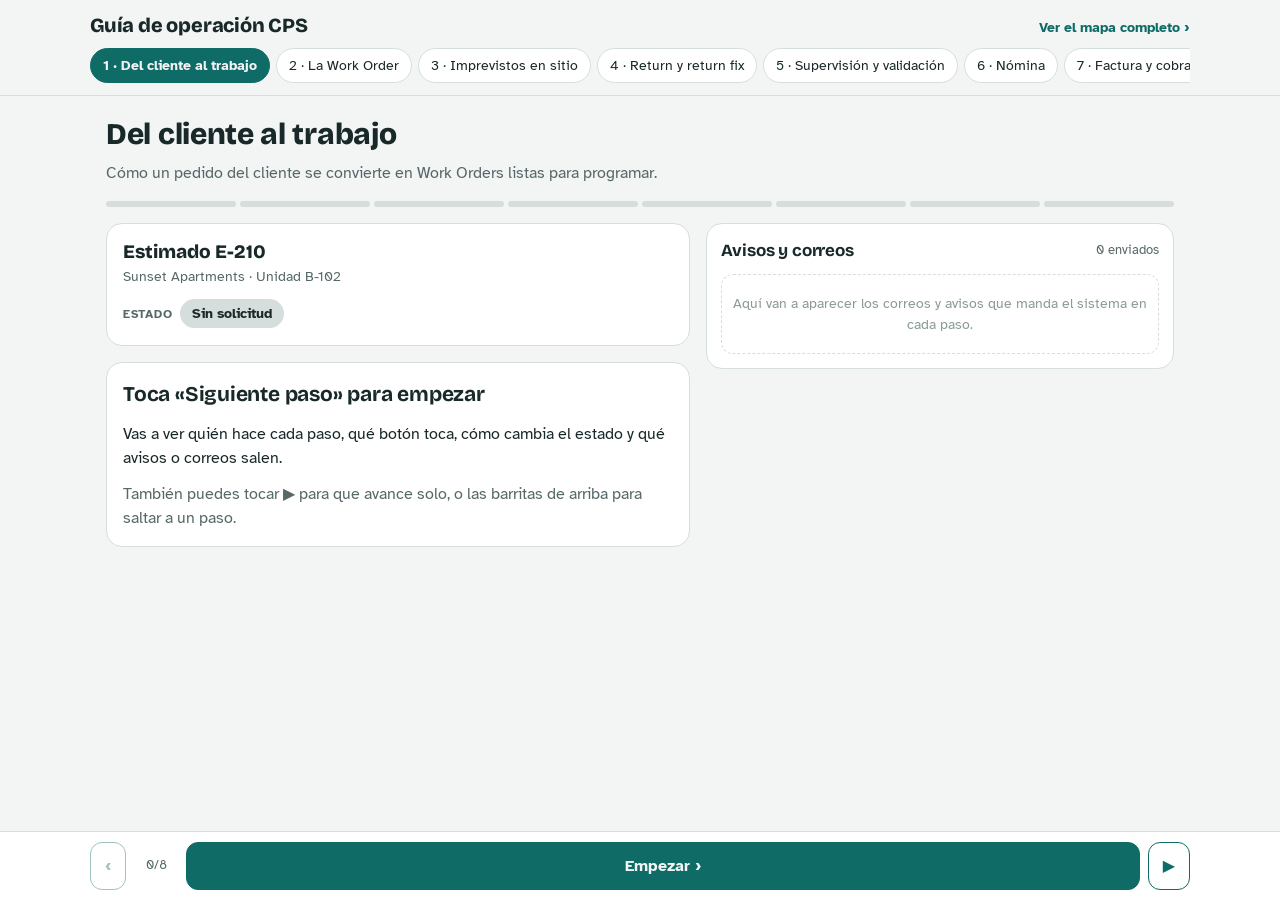
==== commit c63f4b12: "docs: agregar mapa interactivo de todo lo que hace el prototipo, con revisión por operación" ====
--- a/guia.html
+++ b/guia.html
@@ -132,7 +132,7 @@
 <body>
 <header class="top pad">
   <div class="top-in">
-    <div class="brand"><h1>Guía de operación CPS</h1><span>Cordova Property Services</span></div>
+    <div class="brand"><h1>Guía de operación CPS</h1><a href="mapa.html" style="font-size:14px;font-weight:700;color:var(--accent);text-decoration:none">Ver el mapa completo ›</a></div>
     <nav class="flows" id="flows" aria-label="Recorridos"></nav>
   </div>
 </header>
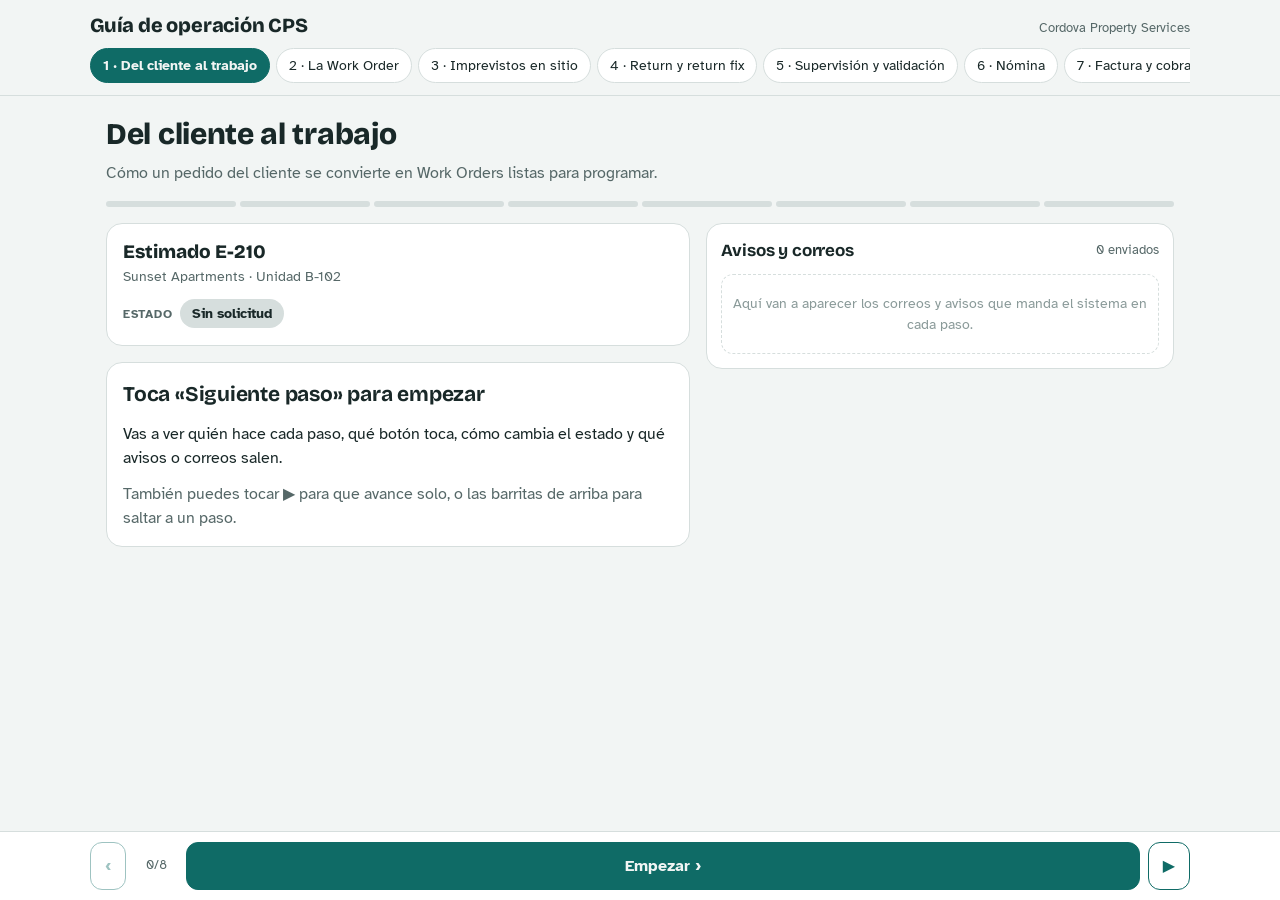
==== commit d6899451: "chore: ocultar el enlace al mapa del prototipo" ====
--- a/guia.html
+++ b/guia.html
@@ -132,7 +132,7 @@
 <body>
 <header class="top pad">
   <div class="top-in">
-    <div class="brand"><h1>Guía de operación CPS</h1><a href="mapa.html" style="font-size:14px;font-weight:700;color:var(--accent);text-decoration:none">Ver el mapa completo ›</a></div>
+    <div class="brand"><h1>Guía de operación CPS</h1><!-- <a href="mapa.html" style="font-size:14px;font-weight:700;color:var(--accent);text-decoration:none">Ver el mapa completo ›</a> --><span>Cordova Property Services</span></div>
     <nav class="flows" id="flows" aria-label="Recorridos"></nav>
   </div>
 </header>
